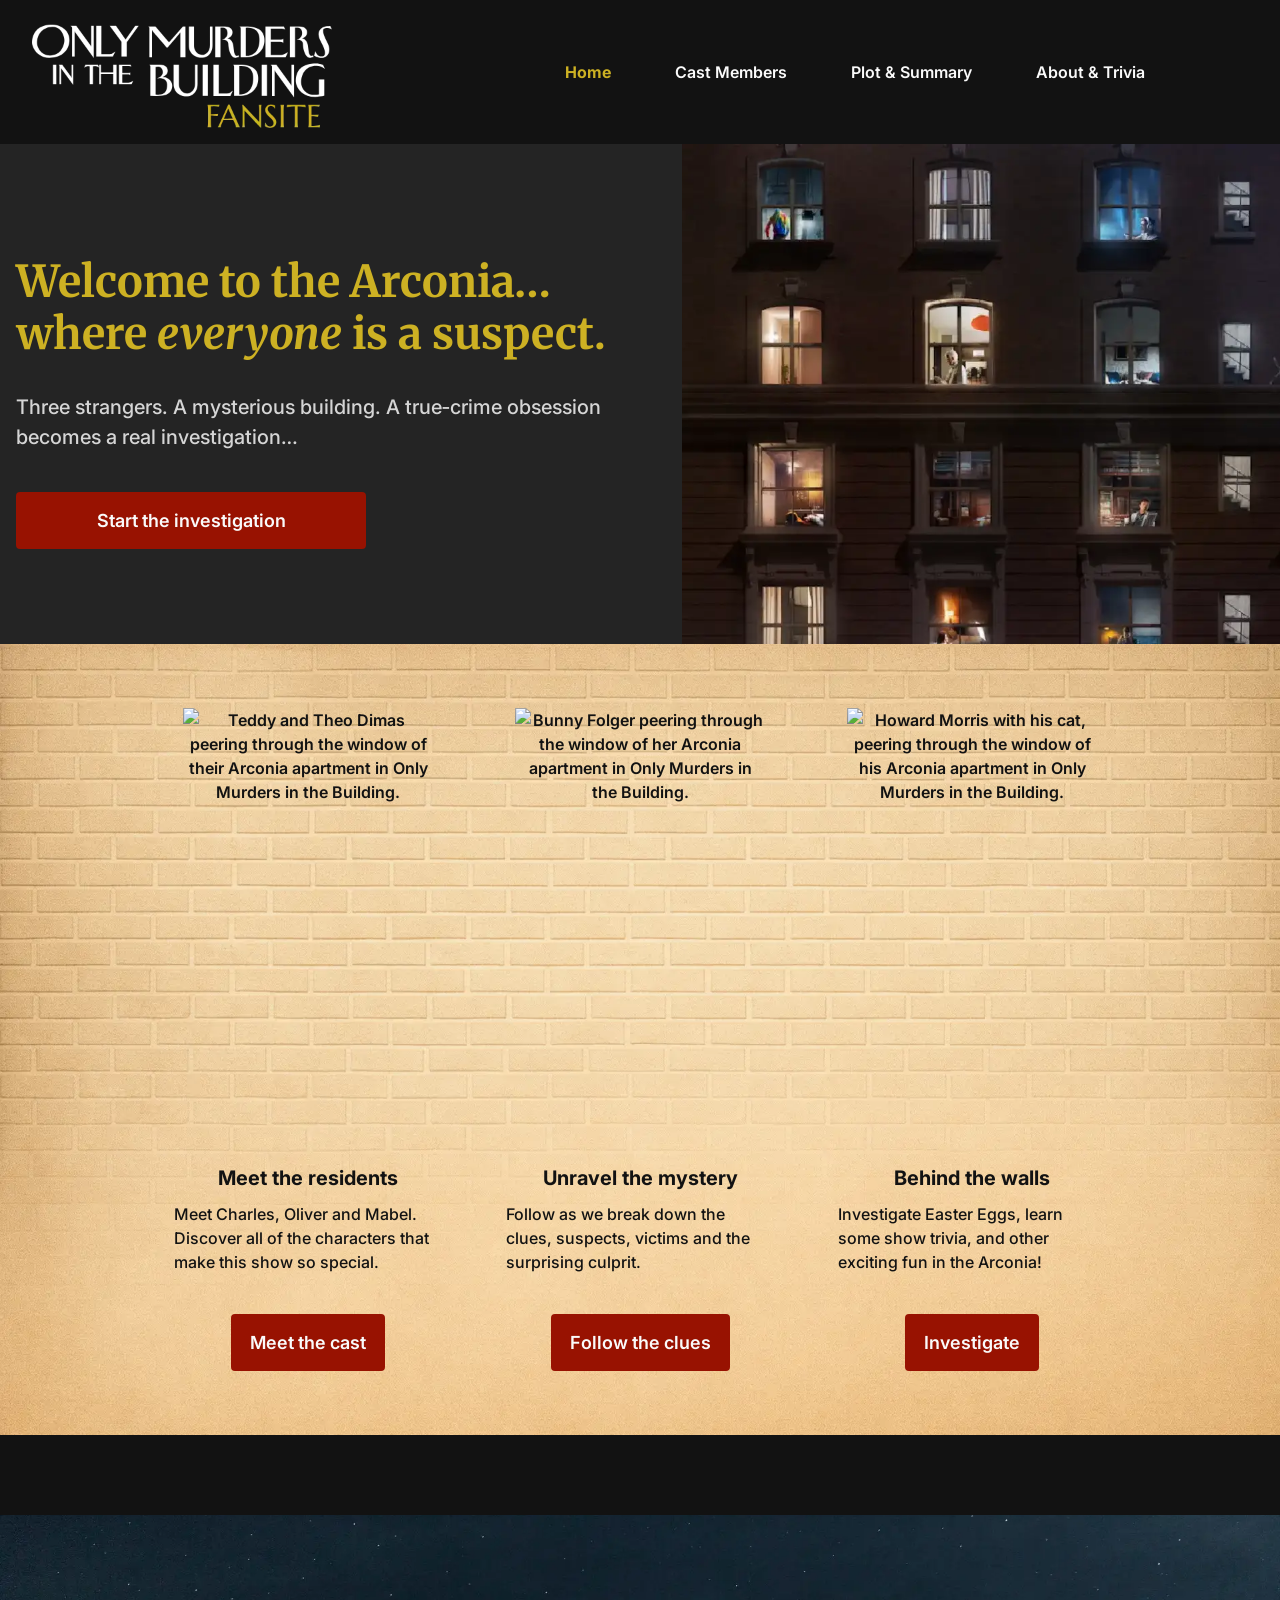
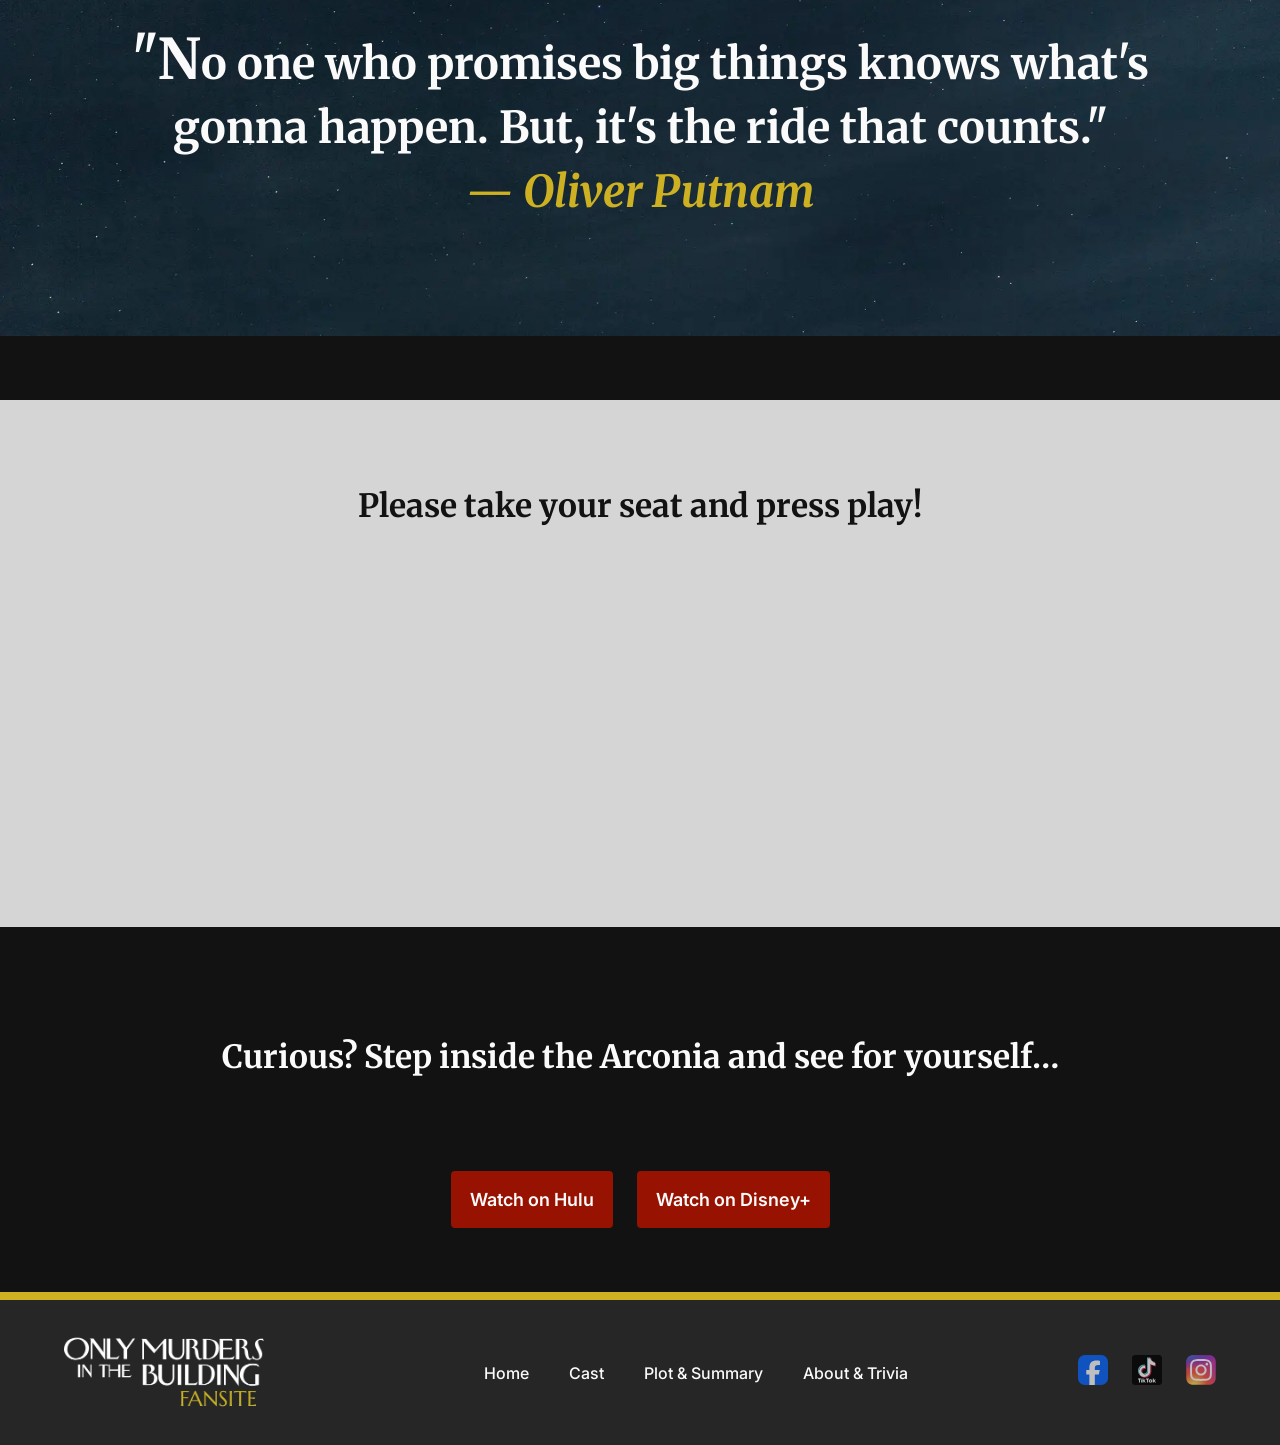
==== index.html @ 66fcfc88 "Add files via upload" ====
<!DOCTYPE html>
<html lang="en">
<head>
    <meta charset="UTF-8">
    <meta name="viewport" content="width=device-width, initial-scale=1.0">
      <meta name="description" content="The ultimate Only Murders in the Building fan resource. Episode analysis, character and cast deep-dives, trivia, and more.">
    <title>Only Murders in the Building Fan Site</title>
    <link rel="stylesheet" type="text/css" href="css/style.css">
    <script src="js/nav.js" defer></script>
<link rel="preconnect" href="https://fonts.googleapis.com">
<link rel="preconnect" href="https://fonts.gstatic.com" crossorigin>
    <link href="https://fonts.googleapis.com/css2?family=Inter:ital,opsz,wght@0,14..32,100..900;1,14..32,100..900&family=Merriweather:ital,opsz,wght@0,18..144,300..900;1,18..144,300..900&display=swap" rel="stylesheet">
</head>

<body>
<div class="container">
<!-- HEADER section -->
  <header class="logo">
    <a href="index.html">
        <img src="img/logo-only-murders-in-the-building.webp" width="300" height="122" alt="Only Murders in the Building Fansite">
    </a>
</header>

<!-- Navigation -->
<header class="header">
    <button class="hamburger" aria-label="Toggle navigation" aria-expanded="false">
        <span></span>
        <span></span>
        <span></span>
    </button>
    <nav class="topnav" aria-label="main site navigation">
        <a class="active" href="index.html">Home</a>  
        <a href="cast.html">Cast Members</a>
        <a href="plot.html">Plot &amp; Summary</a>
        <a href="about.html">About &amp; Trivia</a>
    </nav>
</header>

<!-- HERO section -->
 <section class="hero">
    <!-- hero text --> 
    <div class="hero-text">
       <h1>Welcome to the Arconia&hellip; where <span class="italic">everyone</span> is a suspect.</h1>
       <p class="intro-text">Three strangers. A mysterious building. A true&hyphen;crime obsession becomes a real investigation&hellip;</p>
        <a href="plot.html" class="button">Start the investigation</a>
    </div>
       <!-- hero image --> 
    <figure>
     <img src="img/home-only-murders-hero.webp" width="1246" height="732" alt="Nighttime view of the Arconia apartment building with illuminated windows showing glimpses of residents&apos; lives." class="img-hero">
    </figure> 
 </section>

<!-- MAIN CONTENT - Cards section -->
 <div class="card-section">
        <article class="card">
            <figure>
            <img src="img/icon-cast-characters.webp" width="250" height="438" alt="Teddy and Theo Dimas peering through the window of their Arconia apartment in Only Murders in the Building." class="sepia-filter">
             </figure>
        <h3>Meet the residents</h3>
              <p>Meet Charles, Oliver and Mabel. Discover all of the characters that make this show so special.</p>
            <a href="cast.html" class="button">Meet the cast</a>
        </article>
        <article class="card">
            <figure>
            <img src="img/icon-cast-mystery.webp" width="250" height="438" alt="Bunny Folger peering through the window of her Arconia apartment in Only Murders in the Building.">
            </figure>
        <h3>Unravel the mystery</h3>
            <p>Follow as we break down the clues, suspects, victims and the surprising culprit.</p>
            <a href="plot.html" class="button">Follow the clues</a> 
        </article>
        <article class="card">
            <figure>
            <img src="img/icon-cast-about.webp" width="250" height="438" alt="Howard Morris with his cat, peering through the window of his Arconia apartment in Only Murders in the Building.">
            </figure>
        <h3>Behind the walls</h3>
            <p>Investigate Easter Eggs, learn some show trivia, and other exciting fun in the Arconia!</p>
                <a href="about.html" class="button">Investigate</a> 
        </article>
</div>

<!-- BLOCKQUOTE SECTION -->
    <section class="quote" aria-label="Oliver Putnam quote">
      <blockquote>
      &quot;No one who promises big things knows what's gonna happen. 
       But, it&apos;s the ride that counts.&quot;<br>
    <cite>&mdash; Oliver Putnam</cite>
  </blockquote>
</section>

<!-- VIDEO SECTION -->
<section class="video-section">
 <h2>Please take your seat and press play!</h2>
    <!-- embed video-->
    <iframe
     width="560"
     height="315"
     src="https://www.youtube-nocookie.com/embed/toG23t7g7r0"
     title="YouTube video player"
     style="border:0;"
     allow="accelerometer; autoplay; clipboard-write; encrypted-media; gyroscope; picture-in-picture; web-share"
     referrerpolicy="strict-origin-when-cross-origin"
     allowfullscreen
     loading="lazy">
</iframe>
</section>

<!-- STREAMING SECTION -->
<section class="stream-section">
  <h2 class="h2-white">Curious? Step inside the Arconia and see for yourself&hellip;</h2>
  <ul class="stream-links">
    <li><a class="button" href="https://www.hulu.com/series/only-murders-in-the-building" target="_blank">Watch on Hulu</a></li>
    <li><a class="button" href="https://www.disneyplus.com/browse/entity-ef31c7e1-cd0f-4e07-848d-1cbfedb50ddf" target="_blank">Watch on Disney+</a></li>
  </ul>
</section>

<!-- CONTAINER closing tag -->
</div>

<!-- FOOTER section -->
<footer class="footer">
    <div class="footer-logo">
        <a href="index.html">
           <img src="img/logo-only-murders-in-the-building.webp" width="200" height="81" alt="Only Murders in the Building Fansite"></a>
    </div>

    <nav class="footer-nav" aria-label="Footer navigation">
        <ul>
            <li><a href="index.html">Home</a></li>
            <li><a href="cast.html">Cast</a></li>
            <li><a href="plot.html">Plot &amp; Summary</a></li>
            <li><a href="about.html">About &amp; Trivia</a></li>
        </ul>
    </nav>

    <div class="footer-social">
        <a href="https://www.facebook.com/OnlyMurdersHulu/" aria-label="Facebook" target="_blank"><img src="img/icon-facebook.svg" width="40" height="40" alt="Facebook"></a>

        <a href="https://www.tiktok.com/@onlymurdersonhulu?lang=en" aria-label="Tiktok" target="_blank"><img src="img/icon-tiktok.svg" width="60" height="60" alt="Tiktok"></a>
      
        <a href="https://www.instagram.com/onlymurdershulu/?hl=en" target="_blank" aria-label="Instagram"><img src="img/icon-instagram.svg" width="40" height="40" alt="Instagram"></a>
    </div>
</footer>
</body>
</html>
---- css/style.css ----
/* ------- LAYERS --------- */
/* origin global styles */
:root {
/* Fonts */
  --font-family-base: "Inter", Helvetica, Arial, sans-serif;
  --font-family-accent: "Merriweather", Georgia, serif;

/* Font sizing */
  --font-size-xs: 0.75rem;      /* citation */
  --font-size-sm: 0.875rem;     /* 14px - copyright, etc. */
  --font-size-base: 1rem;       /* 16px */
  --font-size-md: 1.125rem;     /* 18px */
  --font-size-lg: 1.25rem;      /* 20px */
  --font-size-xl: 2rem;         /* 26px */
  --font-size-xxl: 2.75rem;     /* 36px */

/* Colours */
  --color-primary: #121212;     /* soft black */
  --color-secondary: #fafafa;   /* soft wAite */
  --color-accent-1: #cdb123;    /* gold */
  --color-accent-2: #2F5655;    /* teal */
  --color-accent-3: #981201;    /* burgundy */
  --color-accent-4: #f6e4be;    /* light gold */
 
/* Base styles */
  --background: #121212;        /* soft black */
  --text-color: #fafafa;        /* light grey - soft white */
  }

/* RESET LAYER - clear browser styles */
@layer reset {
  * { margin: 0; padding: 0; box-sizing: border-box; }  /* user-agent browser */
}

/* Body Text styles */
@layer base {
  body {
    font-family: var(--font-family-base);
    font-size: var(--font-size-base);
    color: var(--text-color);
    background: var(--background);
    line-height: 1.5;
    margin: 0;
    font-weight: 400;
  }
/* closing root layer bracket */
}

/* PROJECT LAYER - highest layer precedence */
@layer project {

/* ----------- GRIDS ----------- */
/* HOME PAGE grid */
  .container  {
    display: grid;
    grid-template-columns: repeat(3, minmax(0, 1fr));
    column-gap: 0.75rem; 
    width: 100%; /* ensure it stays within bounds */
    grid-template-areas: 
        "logo          header       header"
        "hero          hero         hero"
        "card          card         card"    
        "quote         quote        quote" 
        "video         video        video"
        "stream        stream       stream"
        "footer        footer       footer";
}

/* CAST PAGE grid  */
  .container.cast  {
    grid-template-columns: repeat(3, 1fr);
    column-gap: 2rem;
    grid-template-areas: 
      "logo           header         header"
      "hero           hero           hero"
      "cast-heading   cast-heading   cast-heading"
      "cast-grid      cast-grid      cast-grid"
      "footer         footer         footer";
}

/* PLOT PAGE grid */
.container.plot {
  display: grid;
  grid-template-columns: repeat(3, 1fr);
  row-gap: 0rem;
  grid-template-areas: 
      "logo          header       header"
      "hero          hero         hero"
      "main          main         main"
      "footer        footer       footer";
}

/* ABOUT PAGE grid */
.container.about {
  display: grid;
  grid-template-columns: repeat(3, 1fr);
  grid-template-areas: 
      "logo           header         header"
      "hero           hero           hero"
      "about-heading  about-heading  about-heading"
      "main           main           main"
      "footer         footer         footer";
}

/* ---------- SECTIONS ----------- */
/* Global HEADER SECTION */
.header {
  grid-area: header;
  display: flex;
  justify-content: center;
  align-items: center;
  padding: 1rem 0;
  margin-top: 0rem;
}

.logo {
   grid-area: logo;
   display: flex;
   justify-content: left;
   align-items: center;
   padding-left: 2rem;
   margin-top: 1rem;
}

/* Global HERO SECTION */
.hero {
  grid-area: hero;
  display: flex;
  align-items: stretch;
  justify-content: space-between;
  gap: 2rem;
  min-height: 500px;
  max-height: 600px;
  padding: 0;         
  background-color: #242424;
}

/* ------------ HOME PAGE SECTIONS ------------ */
/*HOME PAGE - Quote Section */ 
.quote {
  grid-area: quote;
  display: flex;
  flex-direction: column; 
  justify-content: center;
  align-items: center;
  padding-block: 5rem;
  margin-top: 5rem;
  margin-bottom: 3rem;

  font-family: var(--font-family-accent);
  font-size: var(--font-size-xxl);
  font-weight: 700;
  color: var(--color-secondary);
  text-align: center;

  background-image: url('../img/home-quote-background.webp');
  background-size: cover;
  background-repeat: no-repeat;
  background-position: center bottom;
  background-color: #2F5655;  /* fallback bkg */
}

blockquote {
  max-width: 65ch;      
  margin: 2rem;  
  padding-inline: 2rem; 
  line-height: 4rem;      
  margin-top: 2rem;
}

blockquote::first-letter {
  font-size: 3.5rem;
  color: var(--color-secondary);
}

/* HOME PAGE - Video Section */
.video-section {
  grid-area: video;
  display: grid;
  justify-items: center;
  padding: 3rem;
  background-color: #d5d5d5;
  margin-top: 1rem;
}

.video-border {
  border-radius: 10px;
  border: #4A4A4A 5px solid;
}

/* HOME PAGE - Stream Section */
.stream-section {
  grid-area: stream;
  display: grid;
  justify-items: center;
  padding: 2rem;
}

/* HOME PAGE - Cards Section */
.card {
  max-width: 300px;
  color: var(--color-primary);
  font-weight: 600;
  padding: 1rem;
  border-radius: 5px;
  text-align: center;
  justify-self: center;
  justify-content: space-between;
  margin-top: 0rem; 
  transition: all 0.3s ease;
}

.card-section {
  grid-area: card;
  display: flex;
  flex-wrap: wrap;
  gap: 2rem;
  justify-content: center;
  padding: 3rem 5%;
  background-image: url('../img/cards-home-brick.webp');
  background-size: cover;
  background-position: top;
  background-color: var(--color-accent-4); /* fallback */
}

/* ------------ PLOT PAGE SECTIONS ------------ */
/* PLOT PAGE - main section */
.plot-main {
  grid-area: main;
  display: grid;
  grid-template-columns: 1fr 1fr;
  column-gap: 0;          
  row-gap: 5rem;
  align-items: stretch;
  background-image: url('../img/damask-bkg.webp');
  background-color: #121212;
  padding: 4rem 10% 4rem 10%; 
}

/* PLOT PAGE - main section */
.plot-main > div {
  background: #a7a7a7;
  display: flex;
  flex-wrap: wrap;
  flex-direction: column;
  justify-content: center;
  min-height: 400px;
  padding: 3rem;
 }

/* PLOT PAGE - Cards section */
.card-plot { 
  grid-area: card-plot;
}

/* ---------- CAST PAGE SECTIONS ------------ */
/* CAST PAGE - Main Content Section */
.cast-grid {
  display: grid;
  grid-area: cast-grid;
  grid-template-columns: repeat(auto-fill, minmax(330px, 1fr));
  gap: 3rem;
  justify-items: center; 
  width: 90%;
  margin: 0 auto;
}

.cast-grid h2 {
  grid-column: 1 / -1;   /* to span all 3 columns */
  text-align: center;
  margin-bottom: 1rem;
  margin-top: 1rem;
}

/* CAST PAGE - Cards Section */
.card-cast-members {
  max-width: 350px;
  background-color: #d4d2d2;
  color: var(--color-secondary);
  font-weight: 600;
  padding: 2rem;
  border-radius: 5px;
  text-align: center;
  margin-top: 2rem;
  border-top: var(--color-accent-3) 16px solid;
  align-items: center;
}

/* ---------- ABOUT PAGE SECTIONS ------------ */
/* ABOUT PAGE - Main section */
.about-main {
  grid-area: main;          
  display: grid;         
  grid-template-columns: repeat(3, 1fr);
  gap: 2rem;          
  padding: 1rem 3rem;
  margin-bottom: 2rem;
}

/* ABOUT PAGE - card section style */
.card-about {
  width: 100%;
  max-width: none;      
  margin: 0;           
  padding: 2rem;
  border-radius: 12px;
  box-shadow: 0 10px 30px rgba(0,0,0,0.15);
  display: flex;
  flex-direction: column;
  align-items: center;
  justify-content: flex-start;
  min-height: 500px;
  background-size: cover;  
  background-position: center;
  background-repeat: no-repeat;   
}

.about-heading {
  grid-area: about-heading;
  text-align: center;
}

  /* ABOUT PAGE CARDS - Individual backgrounds */
  .card-1 { 
    background-image: url('/img/about-card-bkg.webp');  
    background-color: #f6e4be; /* fallback bkg */
}
  .card-2 { 
    background-image: 
    url('/img/about-card-bkg.webp');
    background-color: #f6e4be;  /* fallback bkg */
}
  .card-3 { 
    background-image: url('/img/about-card-bkg.webp');
    background-color: #f6e4be;  /* fallback */
}
  .card-4 { 
    background-image: url('/img/about-card-bkg.webp');
    background-color: #f6e4be;  /* fallback bkg */
}
  .card-5 { 
    background-image: url('/img/about-card-bkg.webp');
    background-color: #f6e4be;  /* fallback bkg */
}
  .card-6 { 
   background-image: url('/img/about-card-bkg.webp');
   background-color: #f6e4be;  /* fallback bkg */
}
   
/* ======= GLOBAL FOOTER ======= */
.footer {
    display: grid;
    grid-template-columns: 250px 2fr auto; 
    align-items: center;
    padding: 2rem 4rem;
    color: var(--color-secondary);
    background-color: #262626;
    border-top: var(--color-accent-1) solid 8px;
    min-height: 120px;
    gap: 2rem;
    margin-top: 0rem;
    bottom: 0;
}
.footer-logo img {
    width: 200px; 
    height: auto;
    display: block; 
}
.footer-nav {
    justify-self: center; 
}
.footer-nav ul {
    list-style: none;
    margin: 0;
    padding: 0;
    display: flex;
    gap: 2.5rem;
 }
.footer-nav a {
    color: var(--color-secondary);
    text-decoration: none;
    font-weight: 500;
    font-size: var(--font-size-base);
    transition: color 0.3s ease;
}
.footer-nav a:hover,
.footer-nav a:focus {
   color: var(--color-accent-1);
   font-weight: 600;
   border-bottom: var(--color-accent-1) solid 5px;
   padding-bottom: calc(0.5rem - 6px); 
   transition: all 0.3s ease;
}
.footer-social {
    justify-self: end; 
    display: flex;
    gap: 1.5rem; 
}

/* Footer icons */
.footer-social img {
    width: 30px;
    height: 30px;
    opacity: 0.7;
}

/* ------- NAVIGATION -------- */
.topnav {
    display: flex;
    gap: 2rem;
    align-items: center;
}
.topnav a {
    color: var(--color-secondary);
    font-weight: 600;
    padding: 0.5rem 1rem;
    text-decoration: none;
}
.topnav a:hover,
.topnav a:focus {
   color: var(--color-accent-1);
   font-weight: 600;
   border-bottom: var(--color-accent-1) solid 5px;
   padding-bottom: calc(0.5rem - 6px); 
   transition: all 0.3s ease;
}
.topnav a.active {
  font-weight: 700;
  color: var(--color-accent-1)
}

.hamburger {
    display: none;
    flex-direction: column;
    gap: 5px;
    background: none;
    border: none;
    cursor: pointer;
    padding: 0.5rem;
}
.hamburger span {
    display: block;
    width: 25px;
    height: 3px;
    background: var(--color-secondary);
    border-radius: 3px;
    transition: all 0.3s ease;
}

/* --------- BUTTONS --------- */
.button {
  display: inline-block;                
  background-color: var(--color-accent-3);
  text-align: center;
  font-size: var(--font-size-md);
  font-weight: 600;
  color: var(--color-secondary);
  padding: 0.75rem 1rem;              
  border-radius: 4px;
  border: solid 3px var(--color-accent-3);
  text-decoration: none;
  margin-top: 1.5rem;
  max-width: 350px;
  transition: all 0.25s ease;   
}
.button:hover,
.button:focus {
  background-color: var(--color-secondary);
  color: var(--color-primary);
  border-color: var(--color-accent-3);
}


/* ---------- IMAGE STYLING ---------- */

.hero figure img {
  width: 100%;
  height: 100%;
  object-fit: cover;
  display: block; /* no "ghost" gaps at bottom */
}

.img-cast-member {
   border-radius: 80px;
   margin: auto;
   border: var(--color-accent-3) 8px inset;
}

.img-plot {
   border: #555555 1px solid;
   max-width: 100%;
   height: auto; 
}

.img-plot-bkg {
   background-image: url('../img/plot-bkg.webp');
   background-size: cover;
   background-position: center;
   background-repeat: no-repeat;
   padding: 2rem; 
   background-color: #121212;  /* fallback */
}

.img-about-icons {
  filter: sepia(40%);
}

/* MICRO-ANIMATION */
.lowkey-wiggle { animation: wiggle 5s infinite; }
  @keyframes
   wiggle {
     0%, 8%, 100% { transform: rotate(0deg); }
     2%           { transform: rotate(-4deg); }
     4%           { transform: rotate(4deg); }
     6%           { transform: rotate(-2deg); }
}

/* Link styling - home - where to stream section */
.stream-links {
  list-style: none;
  padding: 0;
  margin: 2rem 0;
  display: flex;
  justify-content: center;
  gap: 1.5rem;        
  flex-wrap: wrap;   
}
.stream-links li {
  flex: 1 1 auto; 
  max-width: 200px; 
  text-align: center;
}
.stream-links .button {
  width: 100%;
}

/* -------- TEXT STYLING / TYPOGRAPHY ------- */
.hero-text,
.hero figure {
  flex: 1 1 50%;
}

.hero-text {
  padding: 3rem 1rem 2rem;
  max-width: 65ch;
  display: flex;
  flex-direction: column;
  justify-content: center;
}

.intro-text {
  font-family: var(--font-family-base);
  font-size: var(--font-size-lg);
  color: #d5d5d5;
  margin-bottom: 1rem;
}

.white-text {
  font-family: var(--font-family-base);
  color: var(--color-secondary);
  font-size: var(--font-size-sm);
  font-weight: 400;
}

.italic {
  font-style: italic;
}

/* hero title */
h1 {                  
  font-family: var(--font-family-accent);
  color: var(--color-accent-1);
  font-size: var(--font-size-xxl);
  line-height: 3.25rem;
  margin-bottom: 2rem;
}

/* Section Titles */
h2 {    
  font-family: var(--font-family-accent);
  color: var(--color-primary);
  font-size: var(--font-size-xl);
  line-height: 3.25rem;
  margin-bottom: 2rem;
  margin-top: 2rem;
}

.h2-white {
  color: var(--color-secondary);
  margin-bottom: 1rem;
  padding-top: 2.5rem;
  padding-bottom: 1rem;
}

.h2-black {
  color: var(--color-primary);
  margin-bottom: 1rem;
  margin-top: 2rem;
}

/* Subheadings */
h3 {
  font-family: var(--font-family-base);
  color: var(--color-primary);
  font-size: var(--font-size-lg);
  line-height: 1rem;
  margin-top: 1.5rem;
  margin-bottom: 1rem;
  text-align: center;
  max-width: 65ch;
}
h4 {
  font-family: var(--font-family-base);
  color: var(--color-accent-3);
  font-size: var(--font-size-md);
  line-height: 2rem;
  margin-bottom: 1.5rem;
  text-align: center;
  margin-top: 0.25rem;
}
p {
  text-align: left;
  font-weight: 500;
  max-width: 65ch;
  color: var(--color-primary);
  margin-bottom: 1rem;
}
cite {
  color: var(--color-accent-1);
}

/* Figcaption text */
figure { 
  display: flex; 
  flex-direction: column; 
  align-items: center; 
  } 
  
figcaption a { 
  text-align: center; 
  width: 100%; 
  color: #555555; 
  text-decoration: none; 
  font-size: var(--font-size-xs); 
  } 
  
figcaption a:hover { 
  color: #121212; 
  text-decoration: underline; 
  }

.hero figure {
  flex: 1;
  margin: 0;
  height: 100%;
}

.hero figcaption a {
  color: #ccc;
  text-align: center;
  width: 100%;
  font-size: var(--font-size-xs);
  text-decoration: none;
}
.hero figcaption a:hover {
  color: #fafafa;
  text-decoration: underline;
}

 /* final closing @layer project bracket :-) */  
}


/* ------- MEDIA QUERIES ------- */

@media (max-width: 768px) {
  /* containers to a single column */
  .container,
  .container.cast,
  .container.plot,
  .container.about {
    grid-template-columns: 1fr;  
}

.container {
  grid-template-areas: 
      "logo"
      "header"
      "hero"
      "card"
      "quote"
      "video"
      "stream"
      "footer";
}
    
.container.plot {
  grid-template-areas: 
      "logo"
      "header"
      "hero"
      "main" 
      "footer";
}

.container.about {
  grid-template-areas: 
      "logo"    
      "header"
      "hero"
      "about-heading"
      "main"
      "footer";
}

.container.cast {
  grid-template-areas: 
    "logo"
    "header"
    "hero"
    "cast-heading"
    "cast-grid"
    "footer";
}

html, body {
  overflow-x: hidden;
  max-width: 100%;
}
    
/* Header & Navigation - MOBILE */
.header {
  margin-top: -40px;   /* move hamburger up alongside logo */
  justify-content: flex-end;
  padding-right: 1.5rem;
  background: transparent;
  position: relative;
  z-index: 10;
}
    
/* Logo left, hamburger floats right */
.logo {
  padding-left: 1rem;
  justify-content: flex-start;
  z-index: 1; 
}

.logo img {
  max-width: 180px;
  height: auto;
}
    
.topnav {
/* stacked list links */
    flex-direction: column;
    gap: 0.5rem;
    align-items: center;
}

/* Hamburger menu */
.hamburger { display: flex; }

.topnav {
  display: none;
  flex-direction: column;
  width: 100%;
  text-align: center;
}
.topnav.open { display: flex; }

/* hamburger X animation */
.hamburger.open span:nth-child(1) {
      transform: translateY(8px) rotate(45deg);
}
.hamburger.open span:nth-child(2) {
      opacity: 0;
}
.hamburger.open span:nth-child(3) {
      transform: translateY(-8px) rotate(-45deg);
}

/* Hero Section - MOBILE */
.hero {
  flex-direction: column;
  min-height: auto;
  max-height: none;
  gap: 0;
}

.hero figure {
  flex: none;    
  width: 100%;
  height: auto;
  margin: 0;
}

.hero-text {
  width: 100%;
  max-width: 100%;
  padding: 2rem 1.5rem;
}

.img-hero {
  width: 100%;
  height: auto;
  display: block;
  object-fit: cover;   
}
   
/* Typography - MOBILE */
h1 {
  font-size: var(--font-size-xl);
  line-height: 2.75rem;
  margin-bottom: 1rem;
}

.intro-text {
  font-size: var(--font-size-base);
}
    
/* ------- PAGE SECTIONS - MOBILE ------- */
     
/* home page - video - MOBILE */
.video-section {
  padding: 1rem;
}

/* home page - brick bkg for cards - MOBILE */
.card-section {
  flex-direction: column;
  align-items: center;
  padding: 2rem 1rem;
}

/* Plot page - main content - MOBILE */
.plot-main {
  grid-template-columns: 1fr;
  gap: 3rem 0; 
  padding: 4rem 10% 4rem 10%;
}

.plot-main > div {
  padding: 1rem; 
}

/* Cast page - grid - MOBILE */
.cast-grid {
  gap: 2rem; 
  width: 100%;
}

.card-cast-members {
  margin-top: 1rem;
}

/* About page - main content (stacked - MOBILE) */
.about-main {
  grid-template-columns: 1fr;
  gap: 2rem;
  padding: 1rem;
  justify-content: center;
}
   
/* Footer */
  .footer {
    /* from 3-column grid to stacked for MOBILE */
    grid-template-columns: 1fr;
    grid-template-areas: 
        "logo"
        "nav"
        "social";     
    padding: 1.5rem 1rem;
    gap: 1.5rem;
    min-height: auto;
    text-align: center;
}

.footer-logo { grid-area: logo; justify-self: center; }
.footer-nav { grid-area: nav; justify-self: center; }
.footer-social { grid-area: social; justify-self: center; }

/* center navigation */
.footer-nav ul {
  flex-direction: column;
  gap: 1rem;
  text-align: center;
}
}
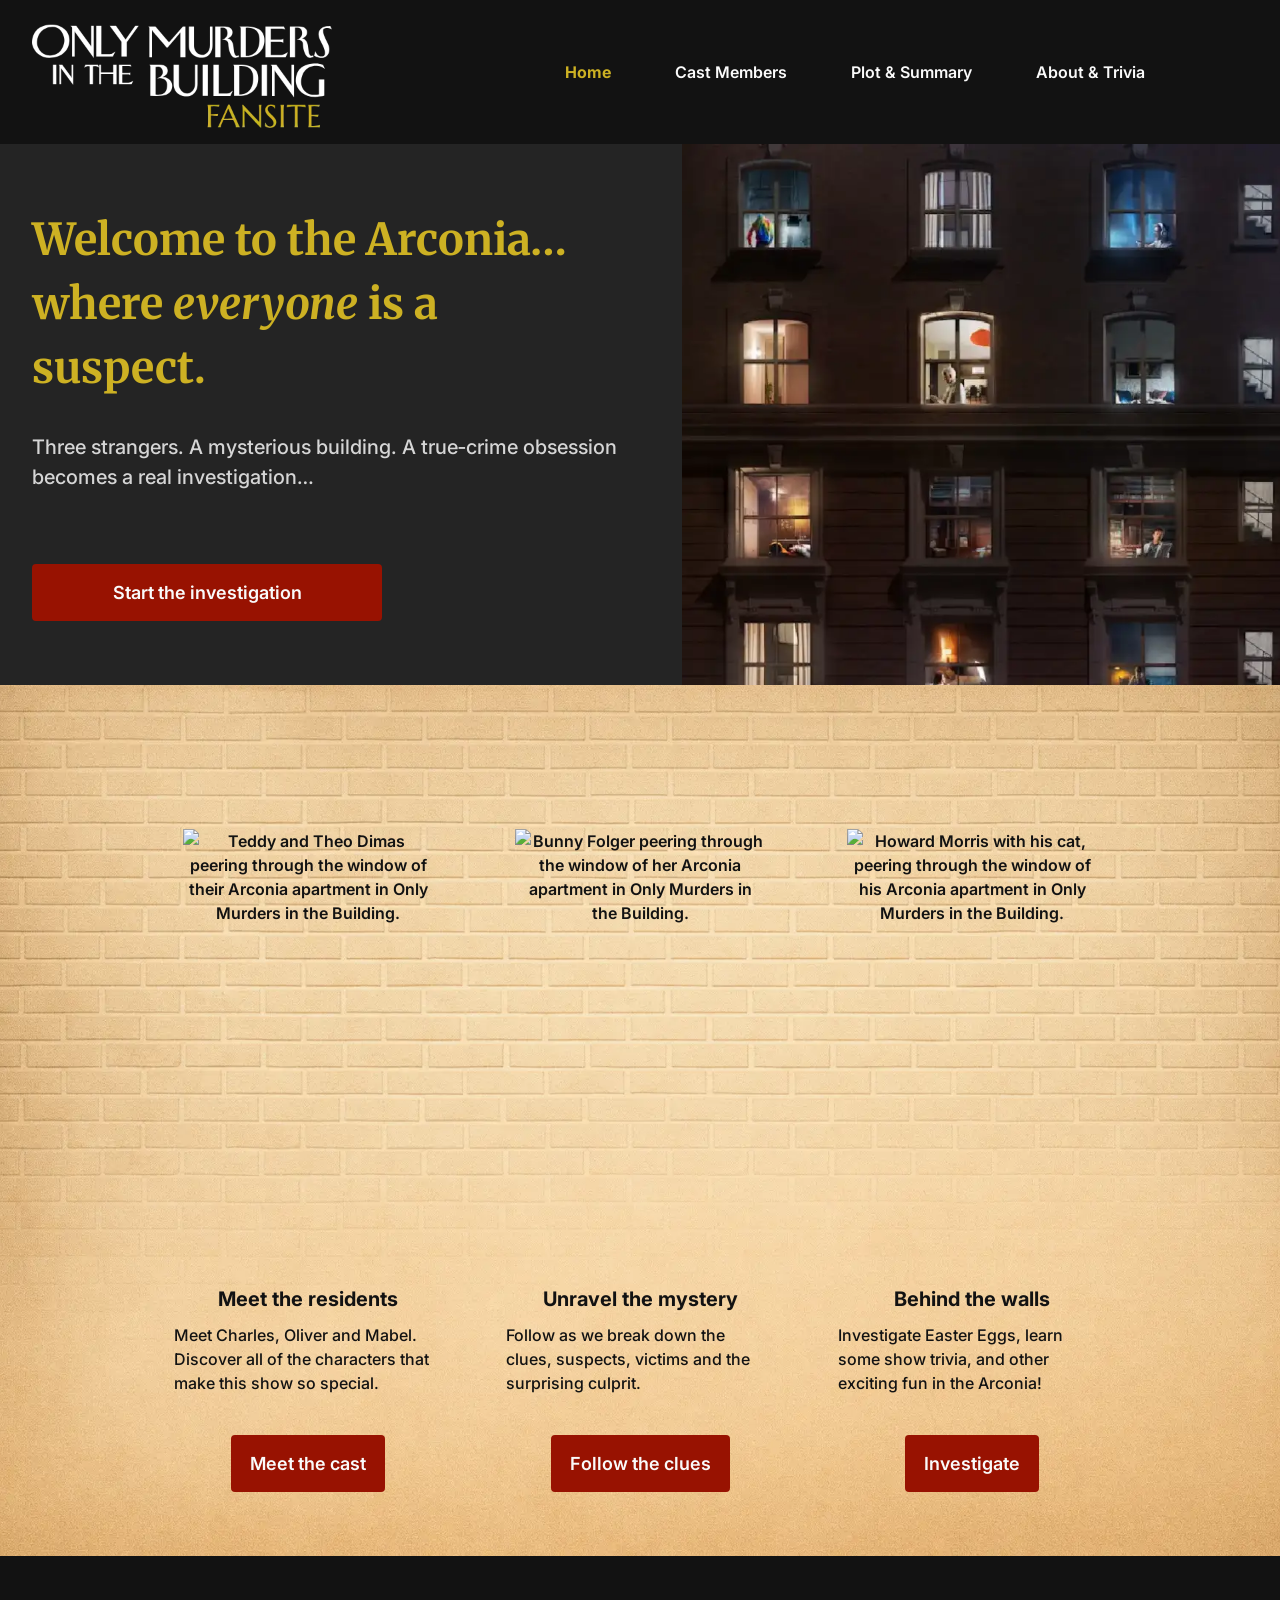
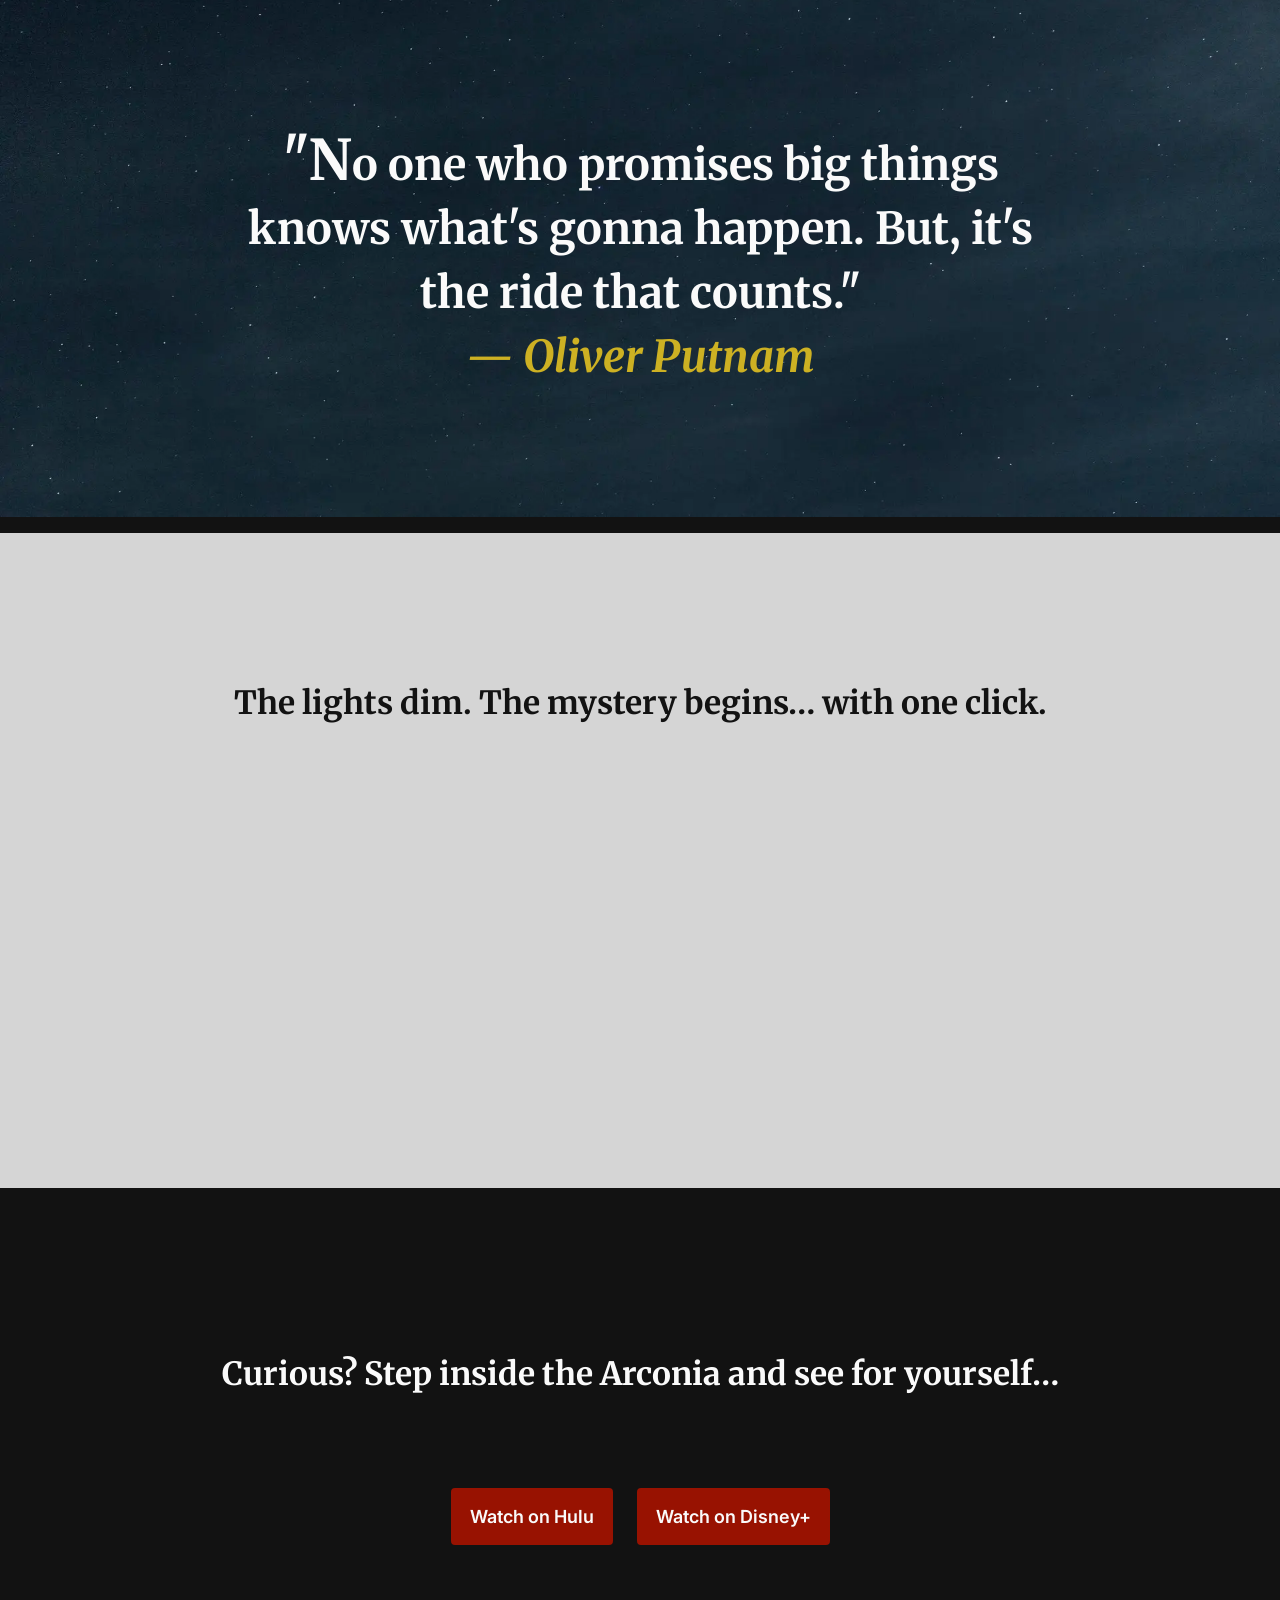
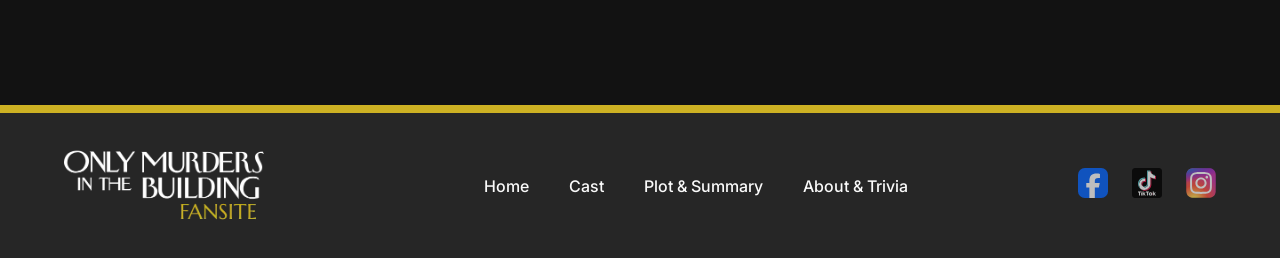
==== commit 7724ba0c: "Add files via upload" ====
--- a/index.html
+++ b/index.html
@@ -46,7 +46,7 @@
     </div>
        <!-- hero image --> 
     <figure>
-     <img src="img/home-only-murders-hero.webp" width="1246" height="732" alt="Nighttime view of the Arconia apartment building with illuminated windows showing glimpses of residents&apos; lives." class="img-hero">
+     <img src="img/home-only-murders-hero.webp" width="1232" height="726" alt="Nighttime view of the Arconia apartment building with illuminated windows showing glimpses of residents&apos; lives." class="img-hero">
     </figure> 
  </section>
 
@@ -79,17 +79,17 @@
 </div>
 
 <!-- BLOCKQUOTE SECTION -->
-    <section class="quote" aria-label="Oliver Putnam quote">
+    <div class="quote" aria-label="Oliver Putnam quote">
       <blockquote>
       &quot;No one who promises big things knows what's gonna happen. 
        But, it&apos;s the ride that counts.&quot;<br>
     <cite>&mdash; Oliver Putnam</cite>
   </blockquote>
-</section>
+</div>
 
 <!-- VIDEO SECTION -->
 <section class="video-section">
- <h2>Please take your seat and press play!</h2>
+ <h2>The lights dim. The mystery begins&hellip; with one click.</h2>
     <!-- embed video-->
     <iframe
      width="560"
--- a/css/style.css
+++ b/css/style.css
@@ -24,8 +24,17 @@
  
 /* Base styles */
   --background: #121212;        /* soft black */
-  --text-color: #fafafa;        /* light grey - soft white */
-  }
+  --text-color: #fafafa;        /* soft off-white */
+
+/* Spacing scale */
+  --space-xs: 0.5rem;
+  --space-sm: 1rem;
+  --space-md: 2rem;
+  --space-lg: 4rem;
+  --space-xl: 6rem;
+  --space-xxl: 8rem;
+}
+
 
 /* RESET LAYER - clear browser styles */
 @layer reset {
@@ -55,7 +64,7 @@
     display: grid;
     grid-template-columns: repeat(3, minmax(0, 1fr));
     column-gap: 0.75rem; 
-    width: 100%; /* ensure it stays within bounds */
+    width: 100%; 
     grid-template-areas: 
         "logo          header       header"
         "hero          hero         hero"
@@ -130,8 +139,7 @@
   justify-content: space-between;
   gap: 2rem;
   min-height: 500px;
-  max-height: 600px;
-  padding: 0;         
+  max-height: 600px;     
   background-color: #242424;
 }
 
@@ -143,10 +151,7 @@
   flex-direction: column; 
   justify-content: center;
   align-items: center;
-  padding-block: 5rem;
-  margin-top: 5rem;
-  margin-bottom: 3rem;
-
+  padding-block: var(--space-xxl);
   font-family: var(--font-family-accent);
   font-size: var(--font-size-xxl);
   font-weight: 700;
@@ -157,15 +162,13 @@
   background-size: cover;
   background-repeat: no-repeat;
   background-position: center bottom;
-  background-color: #2F5655;  /* fallback bkg */
+  background-color: #263a39;  /* fallback bkg */
 }
 
 blockquote {
-  max-width: 65ch;      
-  margin: 2rem;  
-  padding-inline: 2rem; 
+  max-width: 30ch;      
+  padding-inline: 1rem; 
   line-height: 4rem;      
-  margin-top: 2rem;
 }
 
 blockquote::first-letter {
@@ -178,7 +181,7 @@
   grid-area: video;
   display: grid;
   justify-items: center;
-  padding: 3rem;
+  padding: var(--space-xxl);
   background-color: #d5d5d5;
   margin-top: 1rem;
 }
@@ -193,7 +196,7 @@
   grid-area: stream;
   display: grid;
   justify-items: center;
-  padding: 2rem;
+  padding: var(--space-xxl);
 }
 
 /* HOME PAGE - Cards Section */
@@ -216,7 +219,9 @@
   flex-wrap: wrap;
   gap: 2rem;
   justify-content: center;
-  padding: 3rem 5%;
+  padding: 8rem 1rem 3rem 1rem;
+  margin-bottom: var(--font-size-xxl);
+  /* padding: 3rem 5%; */
   background-image: url('../img/cards-home-brick.webp');
   background-size: cover;
   background-position: top;
@@ -234,7 +239,7 @@
   align-items: stretch;
   background-image: url('../img/damask-bkg.webp');
   background-color: #121212;
-  padding: 4rem 10% 4rem 10%; 
+  padding: 3rem 10% 6rem 10%; 
 }
 
 /* PLOT PAGE - main section */
@@ -245,7 +250,7 @@
   flex-direction: column;
   justify-content: center;
   min-height: 400px;
-  padding: 3rem;
+  padding: 2rem;
  }
 
 /* PLOT PAGE - Cards section */
@@ -268,7 +273,7 @@
 .cast-grid h2 {
   grid-column: 1 / -1;   /* to span all 3 columns */
   text-align: center;
-  margin-bottom: 1rem;
+  margin-bottom: 3rem;
   margin-top: 1rem;
 }
 
@@ -294,7 +299,7 @@
   grid-template-columns: repeat(3, 1fr);
   gap: 2rem;          
   padding: 1rem 3rem;
-  margin-bottom: 2rem;
+  margin-bottom: 6rem;
 }
 
 /* ABOUT PAGE - card section style */
@@ -541,11 +546,13 @@
 }
 
 .hero-text {
-  padding: 3rem 1rem 2rem;
+  /* padding: 3rem 1rem 2rem; */
   max-width: 65ch;
   display: flex;
   flex-direction: column;
   justify-content: center;
+  padding: var(--space-lg) var(--space-md);
+  gap: var(--space-md);
 }
 
 .intro-text {
@@ -571,8 +578,7 @@
   font-family: var(--font-family-accent);
   color: var(--color-accent-1);
   font-size: var(--font-size-xxl);
-  line-height: 3.25rem;
-  margin-bottom: 2rem;
+  line-height: 4rem;
 }
 
 /* Section Titles */
@@ -581,14 +587,14 @@
   color: var(--color-primary);
   font-size: var(--font-size-xl);
   line-height: 3.25rem;
-  margin-bottom: 2rem;
-  margin-top: 2rem;
+  margin-top: 1rem;
+  margin-bottom: 1rem;
 }
 
 .h2-white {
   color: var(--color-secondary);
   margin-bottom: 1rem;
-  padding-top: 2.5rem;
+  padding-top: 1rem;
   padding-bottom: 1rem;
 }
 
